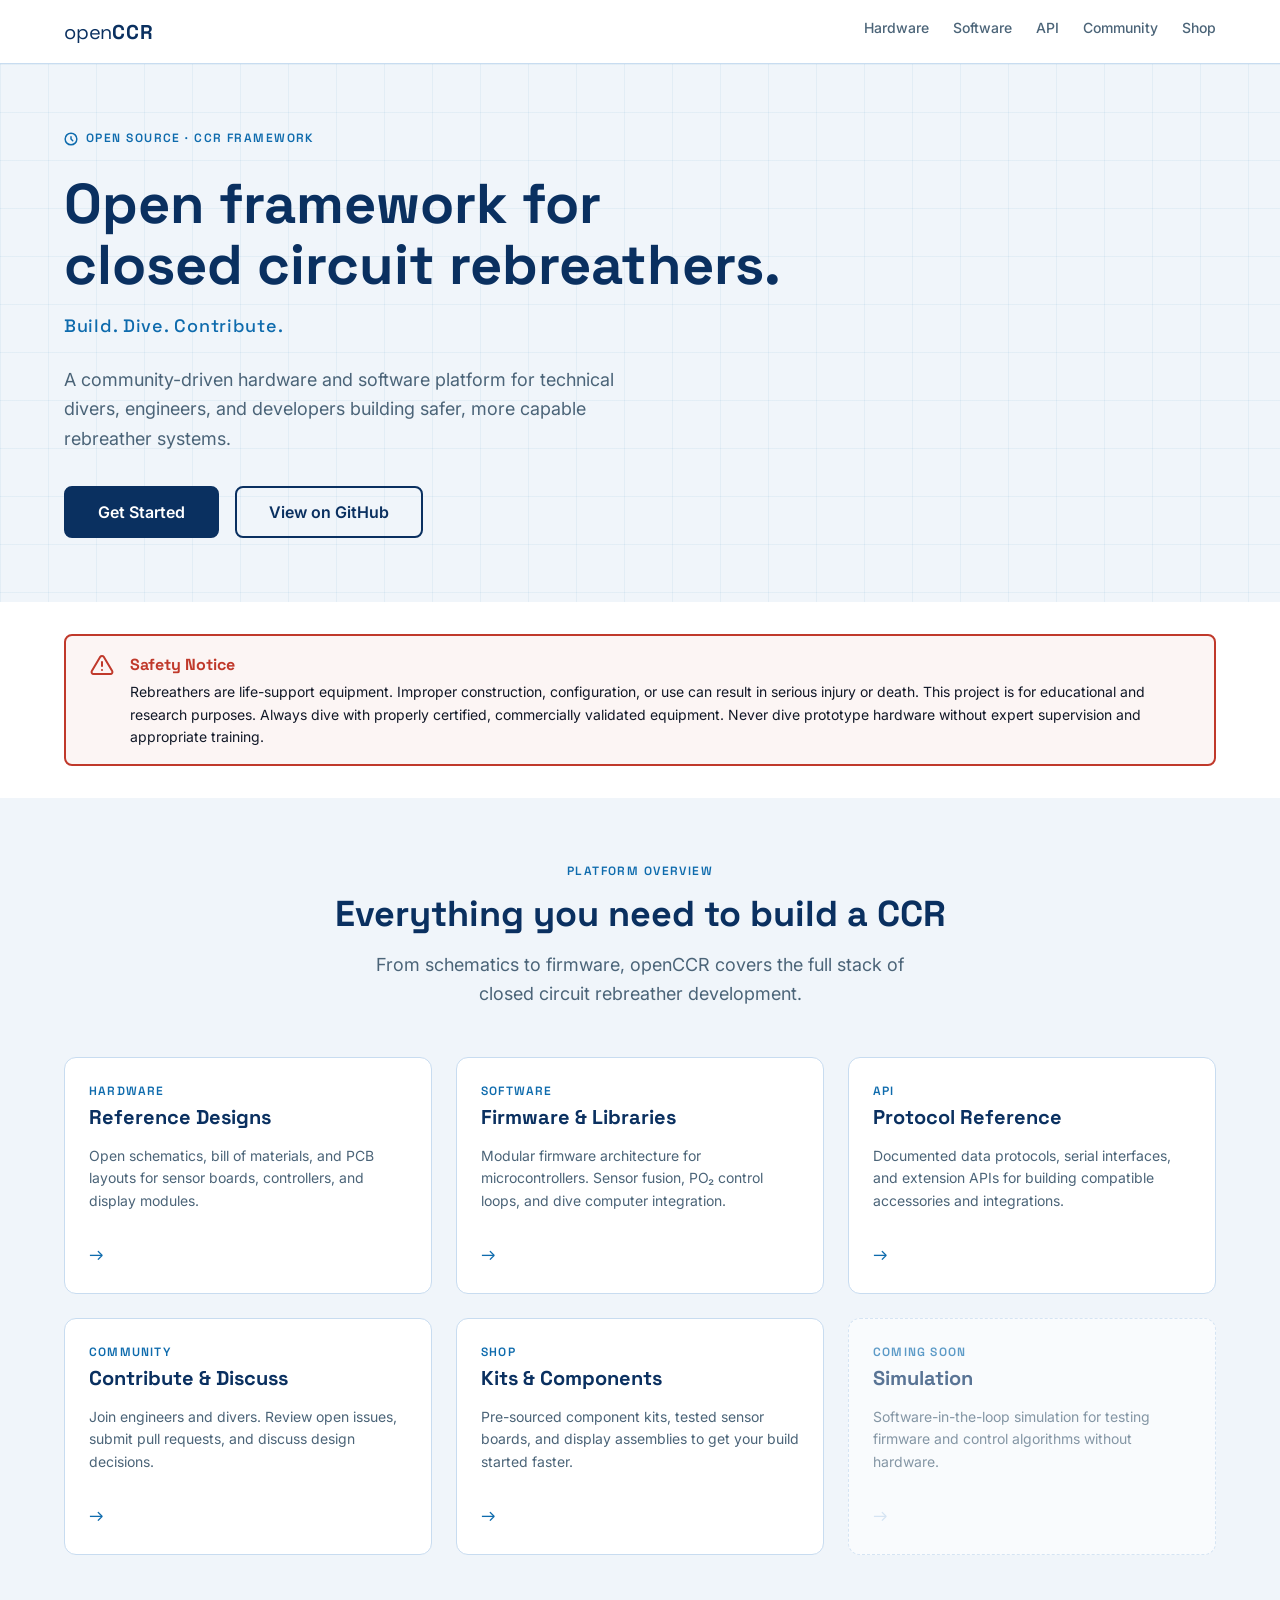
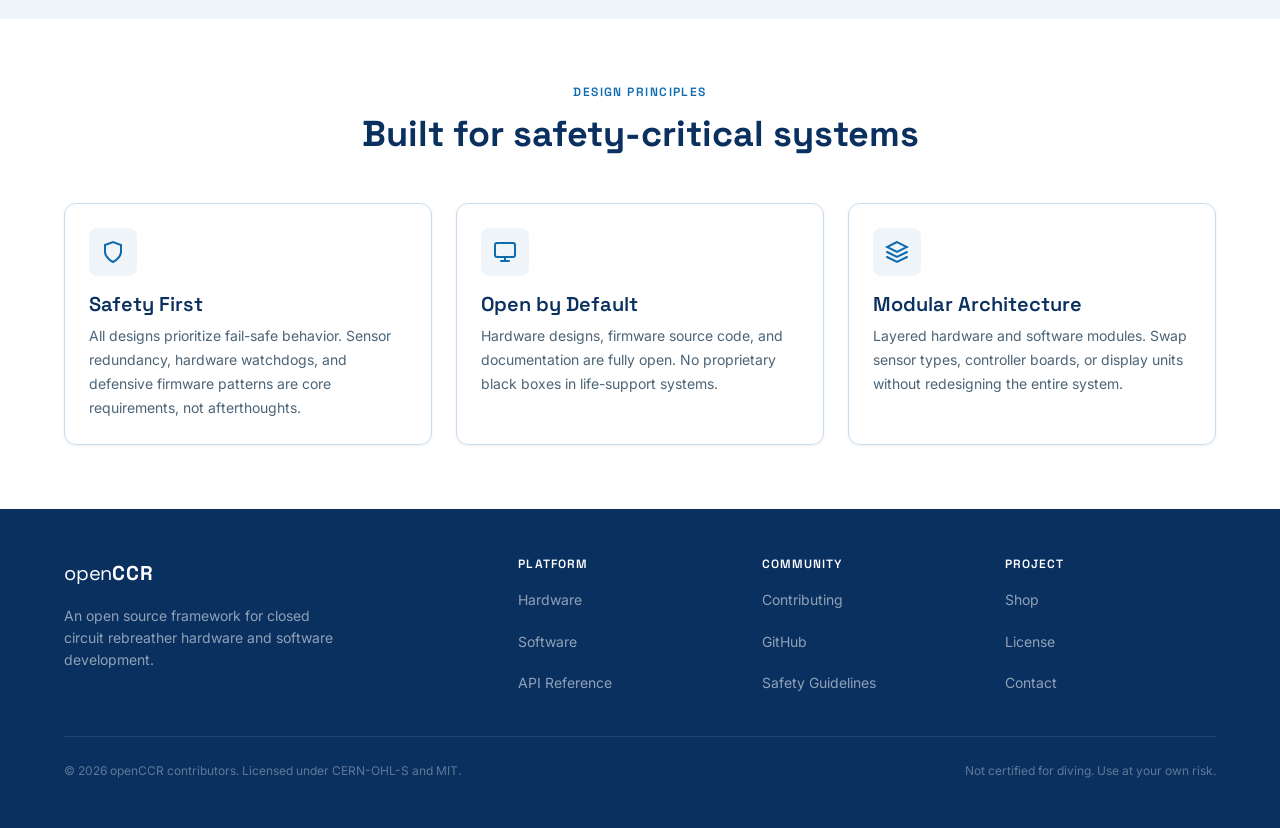
==== index.html @ abced6a4 "Add visual identity: design system, landing page, skeleton pages - Design tokens (color palette, typ" ====
<!DOCTYPE html>
<html lang="en">
<head>
  <meta charset="UTF-8">
  <meta name="viewport" content="width=device-width, initial-scale=1.0">
  <title>openCCR — Open Framework for Closed Circuit Rebreathers</title>
  <meta name="description" content="openCCR is an open source framework for closed circuit rebreathers. Hardware designs, firmware, and protocols for technical divers and engineers.">
  <link rel="stylesheet" href="css/main.css">
  <link rel="stylesheet" href="css/components.css">
</head>
<body>

  <!-- Navigation -->
  <nav class="nav" role="navigation" aria-label="Main navigation">
    <div class="container nav__inner">
      <a href="index.html" class="nav__wordmark" aria-label="openCCR home">
        <span class="open">open</span><span class="ccr">CCR</span>
      </a>
      <ul class="nav__links" role="list">
        <li><a href="hardware.html">Hardware</a></li>
        <li><a href="software.html">Software</a></li>
        <li><a href="api.html">API</a></li>
        <li><a href="community.html">Community</a></li>
        <li><a href="shop.html">Shop</a></li>
      </ul>
      <button class="nav__hamburger" id="nav-hamburger"
              aria-expanded="false" aria-controls="nav-mobile"
              aria-label="Toggle mobile menu">
        <svg width="24" height="24" viewBox="0 0 24 24" fill="none"
             stroke="currentColor" stroke-width="2" stroke-linecap="round"
             aria-hidden="true">
          <line x1="3" y1="6"  x2="21" y2="6"/>
          <line x1="3" y1="12" x2="21" y2="12"/>
          <line x1="3" y1="18" x2="21" y2="18"/>
        </svg>
      </button>
    </div>
  </nav>

  <!-- Mobile Nav -->
  <div class="nav__mobile" id="nav-mobile" role="navigation" aria-label="Mobile navigation">
    <ul class="nav__mobile-links" role="list">
      <li><a href="hardware.html">Hardware</a></li>
      <li><a href="software.html">Software</a></li>
      <li><a href="api.html">API</a></li>
      <li><a href="community.html">Community</a></li>
      <li><a href="shop.html">Shop</a></li>
    </ul>
  </div>

  <main class="page-content">

    <!-- ========== HERO ========== -->
    <section class="hero">
      <div class="container">
        <div class="hero__content">
          <div class="hero__eyebrow">
            <svg width="14" height="14" viewBox="0 0 24 24" fill="none"
                 stroke="currentColor" stroke-width="2.5" stroke-linecap="round"
                 aria-hidden="true">
              <circle cx="12" cy="12" r="10"/>
              <path d="M12 8v4l3 3"/>
            </svg>
            Open Source · CCR Framework
          </div>
          <h1 class="hero__title">Open framework for closed circuit rebreathers.</h1>
          <p class="hero__tagline">Build. Dive. Contribute.</p>
          <p class="hero__subtitle">
            A community-driven hardware and software platform for technical divers, engineers,
            and developers building safer, more capable rebreather systems.
          </p>
          <div class="hero__actions">
            <a href="hardware.html" class="btn btn--primary btn--lg">Get Started</a>
            <a href="https://github.com/openccr" class="btn btn--outline btn--lg"
               target="_blank" rel="noopener noreferrer">View on GitHub</a>
          </div>
        </div>
      </div>
    </section>

    <!-- ========== SAFETY WARNING ========== -->
    <section class="section" style="padding-block: var(--space-8);">
      <div class="container">
        <div class="safety-warning">
          <svg class="safety-warning__icon" viewBox="0 0 24 24" fill="none"
               stroke="currentColor" stroke-width="2" stroke-linecap="round"
               stroke-linejoin="round" aria-hidden="true">
            <path d="M10.29 3.86L1.82 18a2 2 0 0 0 1.71 3h16.94a2 2 0 0 0 1.71-3L13.71 3.86a2 2 0 0 0-3.42 0z"/>
            <line x1="12" y1="9"  x2="12" y2="13"/>
            <line x1="12" y1="17" x2="12.01" y2="17"/>
          </svg>
          <div class="safety-warning__content">
            <div class="safety-warning__title">Safety Notice</div>
            <p class="safety-warning__text">
              Rebreathers are life-support equipment. Improper construction, configuration, or use
              can result in serious injury or death. This project is for educational and research
              purposes. Always dive with properly certified, commercially validated equipment.
              Never dive prototype hardware without expert supervision and appropriate training.
            </p>
          </div>
        </div>
      </div>
    </section>

    <!-- ========== FEATURE CARDS ========== -->
    <section class="section section--subtle">
      <div class="container">
        <div class="section-header">
          <p class="section-header__eyebrow">Platform Overview</p>
          <h2 class="section-header__title">Everything you need to build a CCR</h2>
          <p class="section-header__subtitle">
            From schematics to firmware, openCCR covers the full stack of closed circuit
            rebreather development.
          </p>
        </div>

        <div class="grid-3">
          <a href="hardware.html" class="feature-card">
            <div>
              <div class="feature-card__label">Hardware</div>
              <div class="feature-card__title">Reference Designs</div>
            </div>
            <p class="feature-card__desc">
              Open schematics, bill of materials, and PCB layouts for sensor boards,
              controllers, and display modules.
            </p>
            <span class="feature-card__arrow" aria-hidden="true">→</span>
          </a>

          <a href="software.html" class="feature-card">
            <div>
              <div class="feature-card__label">Software</div>
              <div class="feature-card__title">Firmware &amp; Libraries</div>
            </div>
            <p class="feature-card__desc">
              Modular firmware architecture for microcontrollers. Sensor fusion,
              PO₂ control loops, and dive computer integration.
            </p>
            <span class="feature-card__arrow" aria-hidden="true">→</span>
          </a>

          <a href="api.html" class="feature-card">
            <div>
              <div class="feature-card__label">API</div>
              <div class="feature-card__title">Protocol Reference</div>
            </div>
            <p class="feature-card__desc">
              Documented data protocols, serial interfaces, and extension APIs for building
              compatible accessories and integrations.
            </p>
            <span class="feature-card__arrow" aria-hidden="true">→</span>
          </a>

          <a href="community.html" class="feature-card">
            <div>
              <div class="feature-card__label">Community</div>
              <div class="feature-card__title">Contribute &amp; Discuss</div>
            </div>
            <p class="feature-card__desc">
              Join engineers and divers. Review open issues, submit pull requests,
              and discuss design decisions.
            </p>
            <span class="feature-card__arrow" aria-hidden="true">→</span>
          </a>

          <a href="shop.html" class="feature-card">
            <div>
              <div class="feature-card__label">Shop</div>
              <div class="feature-card__title">Kits &amp; Components</div>
            </div>
            <p class="feature-card__desc">
              Pre-sourced component kits, tested sensor boards, and display assemblies
              to get your build started faster.
            </p>
            <span class="feature-card__arrow" aria-hidden="true">→</span>
          </a>

          <div class="feature-card" style="border-style: dashed; opacity: 0.65; cursor: default;">
            <div>
              <div class="feature-card__label">Coming Soon</div>
              <div class="feature-card__title">Simulation</div>
            </div>
            <p class="feature-card__desc">
              Software-in-the-loop simulation for testing firmware and control algorithms
              without hardware.
            </p>
            <span class="feature-card__arrow" aria-hidden="true"
                  style="color: var(--color-border);">→</span>
          </div>
        </div>
      </div>
    </section>

    <!-- ========== DESIGN PRINCIPLES ========== -->
    <section class="section">
      <div class="container">
        <div class="section-header">
          <p class="section-header__eyebrow">Design Principles</p>
          <h2 class="section-header__title">Built for safety-critical systems</h2>
        </div>

        <div class="grid-3">
          <div class="card">
            <div class="card__icon" aria-hidden="true">
              <svg width="24" height="24" viewBox="0 0 24 24" fill="none"
                   stroke="currentColor" stroke-width="2" stroke-linecap="round">
                <path d="M12 22s8-4 8-10V5l-8-3-8 3v7c0 6 8 10 8 10z"/>
              </svg>
            </div>
            <h3 class="card__title">Safety First</h3>
            <p class="card__body">
              All designs prioritize fail-safe behavior. Sensor redundancy, hardware watchdogs,
              and defensive firmware patterns are core requirements, not afterthoughts.
            </p>
          </div>

          <div class="card">
            <div class="card__icon" aria-hidden="true">
              <svg width="24" height="24" viewBox="0 0 24 24" fill="none"
                   stroke="currentColor" stroke-width="2" stroke-linecap="round">
                <rect x="2" y="3" width="20" height="14" rx="2"/>
                <path d="M8 21h8M12 17v4"/>
              </svg>
            </div>
            <h3 class="card__title">Open by Default</h3>
            <p class="card__body">
              Hardware designs, firmware source code, and documentation are fully open.
              No proprietary black boxes in life-support systems.
            </p>
          </div>

          <div class="card">
            <div class="card__icon" aria-hidden="true">
              <svg width="24" height="24" viewBox="0 0 24 24" fill="none"
                   stroke="currentColor" stroke-width="2" stroke-linecap="round">
                <path d="M12 2L2 7l10 5 10-5-10-5z"/>
                <path d="M2 17l10 5 10-5"/>
                <path d="M2 12l10 5 10-5"/>
              </svg>
            </div>
            <h3 class="card__title">Modular Architecture</h3>
            <p class="card__body">
              Layered hardware and software modules. Swap sensor types, controller boards,
              or display units without redesigning the entire system.
            </p>
          </div>
        </div>
      </div>
    </section>

  </main>

  <!-- Footer -->
  <footer class="footer">
    <div class="container">
      <div class="footer__inner">
        <div class="footer__brand">
          <a href="index.html" class="nav__wordmark" aria-label="openCCR home">
            <span class="open">open</span><span class="ccr">CCR</span>
          </a>
          <p class="footer__tagline">
            An open source framework for closed circuit rebreather hardware
            and software development.
          </p>
        </div>

        <div class="footer__col">
          <h4>Platform</h4>
          <ul>
            <li><a href="hardware.html">Hardware</a></li>
            <li><a href="software.html">Software</a></li>
            <li><a href="api.html">API Reference</a></li>
          </ul>
        </div>

        <div class="footer__col">
          <h4>Community</h4>
          <ul>
            <li><a href="community.html">Contributing</a></li>
            <li><a href="https://github.com/openccr" target="_blank" rel="noopener noreferrer">GitHub</a></li>
            <li><a href="community.html#safety">Safety Guidelines</a></li>
          </ul>
        </div>

        <div class="footer__col">
          <h4>Project</h4>
          <ul>
            <li><a href="shop.html">Shop</a></li>
            <li><a href="community.html#license">License</a></li>
            <li><a href="community.html#contact">Contact</a></li>
          </ul>
        </div>
      </div>

      <div class="footer__bottom">
        <span>© 2026 openCCR contributors. Licensed under CERN-OHL-S and MIT.</span>
        <span>Not certified for diving. Use at your own risk.</span>
      </div>
    </div>
  </footer>

  <script src="js/nav.js"></script>
</body>
</html>
---- css/main.css ----
/* ============================================================
   openCCR Design System — main.css
   Design tokens, reset, typography, layout utilities
   ============================================================ */

/* --- Google Fonts --- */
@import url('https://fonts.googleapis.com/css2?family=Space+Grotesk:wght@400;500;600;700&family=Inter:wght@400;500;600&family=JetBrains+Mono:wght@400;500&display=swap');

/* --- Design Tokens --- */
:root {
  /* Colors */
  --color-bg:         #FFFFFF;
  --color-bg-subtle:  #F0F5FA;
  --color-border:     #C8DCF0;
  --color-text:       #111827;
  --color-text-muted: #4B6478;
  --color-navy:       #0A3060;
  --color-ocean:      #0E6BAD;
  --color-cyan:       #24B4D8;
  --color-warning:    #C0392B;

  /* Typography */
  --font-heading: 'Space Grotesk', system-ui, sans-serif;
  --font-body:    'Inter', system-ui, sans-serif;
  --font-code:    'JetBrains Mono', 'Fira Code', monospace;

  /* Font sizes */
  --text-xs:   0.75rem;   /* 12px */
  --text-sm:   0.875rem;  /* 14px */
  --text-base: 1rem;      /* 16px */
  --text-lg:   1.125rem;  /* 18px */
  --text-xl:   1.25rem;   /* 20px */
  --text-2xl:  1.5rem;    /* 24px */
  --text-3xl:  1.875rem;  /* 30px */
  --text-4xl:  2.25rem;   /* 36px */
  --text-5xl:  3rem;      /* 48px */

  /* Spacing scale */
  --space-1:  4px;
  --space-2:  8px;
  --space-3:  12px;
  --space-4:  16px;
  --space-6:  24px;
  --space-8:  32px;
  --space-12: 48px;
  --space-16: 64px;

  /* Layout */
  --max-width: 1200px;
  --nav-height: 64px;
  --radius-sm: 4px;
  --radius-md: 8px;
  --radius-lg: 12px;

  /* Shadows */
  --shadow-sm: 0 1px 3px rgba(10, 48, 96, 0.08);
  --shadow-md: 0 4px 12px rgba(10, 48, 96, 0.12);
  --shadow-lg: 0 8px 24px rgba(10, 48, 96, 0.16);

  /* Transitions */
  --transition: 200ms ease;
}

/* --- Reset --- */
*, *::before, *::after {
  box-sizing: border-box;
  margin: 0;
  padding: 0;
}

html {
  scroll-behavior: smooth;
  font-size: 16px;
}

body {
  font-family: var(--font-body);
  font-size: var(--text-base);
  color: var(--color-text);
  background: var(--color-bg);
  line-height: 1.6;
  -webkit-font-smoothing: antialiased;
  display: flex;
  flex-direction: column;
  min-height: 100vh;
}

img, svg {
  display: block;
  max-width: 100%;
}

a {
  color: var(--color-ocean);
  text-decoration: none;
  transition: color var(--transition);
}

a:hover {
  color: var(--color-cyan);
}

/* --- Typography --- */
h1, h2, h3, h4, h5, h6 {
  font-family: var(--font-heading);
  color: var(--color-navy);
  line-height: 1.2;
  font-weight: 700;
}

h1 { font-size: var(--text-5xl); }
h2 { font-size: var(--text-4xl); }
h3 { font-size: var(--text-3xl); }
h4 { font-size: var(--text-2xl); }
h5 { font-size: var(--text-xl); }
h6 { font-size: var(--text-lg); }

p {
  margin-bottom: var(--space-4);
}

p:last-child {
  margin-bottom: 0;
}

ul, ol {
  padding-left: var(--space-6);
}

li {
  margin-bottom: var(--space-2);
}

code, pre {
  font-family: var(--font-code);
  font-size: var(--text-sm);
}

code {
  background: var(--color-bg-subtle);
  border: 1px solid var(--color-border);
  border-radius: var(--radius-sm);
  padding: 2px 6px;
  color: var(--color-navy);
}

pre {
  background: var(--color-navy);
  color: #e2e8f0;
  border-radius: var(--radius-md);
  padding: var(--space-6);
  overflow-x: auto;
  line-height: 1.7;
}

pre code {
  background: none;
  border: none;
  padding: 0;
  color: inherit;
  font-size: var(--text-sm);
}

/* --- Layout --- */
.container {
  width: 100%;
  max-width: var(--max-width);
  margin-inline: auto;
  padding-inline: var(--space-6);
}

.section {
  padding-block: var(--space-16);
}

.section--subtle {
  background: var(--color-bg-subtle);
}

.page-content {
  padding-top: var(--nav-height);
  flex: 1;
}

/* --- Grid --- */
.grid-2 {
  display: grid;
  grid-template-columns: repeat(2, 1fr);
  gap: var(--space-6);
}

.grid-3 {
  display: grid;
  grid-template-columns: repeat(3, 1fr);
  gap: var(--space-6);
}

.grid-4 {
  display: grid;
  grid-template-columns: repeat(4, 1fr);
  gap: var(--space-6);
}

/* --- Utilities --- */
.text-muted    { color: var(--color-text-muted); }
.text-navy     { color: var(--color-navy); }
.text-ocean    { color: var(--color-ocean); }
.text-center   { text-align: center; }
.font-heading  { font-family: var(--font-heading); }
.font-mono     { font-family: var(--font-code); }

.flex           { display: flex; }
.flex-col       { flex-direction: column; }
.items-center   { align-items: center; }
.justify-between { justify-content: space-between; }
.gap-2          { gap: var(--space-2); }
.gap-4          { gap: var(--space-4); }
.gap-6          { gap: var(--space-6); }
.gap-8          { gap: var(--space-8); }
.mt-auto        { margin-top: auto; }

.sr-only {
  position: absolute;
  width: 1px;
  height: 1px;
  padding: 0;
  margin: -1px;
  overflow: hidden;
  clip: rect(0,0,0,0);
  border: 0;
}

/* --- Responsive --- */
@media (max-width: 768px) {
  h1 { font-size: var(--text-4xl); }
  h2 { font-size: var(--text-3xl); }
  h3 { font-size: var(--text-2xl); }

  .grid-2,
  .grid-3,
  .grid-4 {
    grid-template-columns: 1fr;
  }

  .section {
    padding-block: var(--space-12);
  }

  .container {
    padding-inline: var(--space-4);
  }
}
---- css/components.css ----
/* ============================================================
   openCCR Design System — components.css
   Nav, footer, buttons, cards, badges, safety-warning,
   hero, section headers, placeholders
   ============================================================ */

/* ============================================================
   NAV
   ============================================================ */

.nav {
  position: fixed;
  top: 0;
  left: 0;
  right: 0;
  height: var(--nav-height);
  background: var(--color-bg);
  border-bottom: 1px solid var(--color-border);
  z-index: 100;
  display: flex;
  align-items: center;
}

.nav__inner {
  display: flex;
  align-items: center;
  justify-content: space-between;
  width: 100%;
}

/* Wordmark — used in nav and footer */
.nav__wordmark {
  font-family: var(--font-heading);
  font-size: var(--text-xl);
  color: var(--color-navy);
  text-decoration: none;
  letter-spacing: -0.01em;
  display: inline-flex;
  align-items: baseline;
}

.nav__wordmark .open {
  font-weight: 400;
}

.nav__wordmark .ccr {
  font-weight: 700;
  letter-spacing: 0.04em;
}

.nav__links {
  display: flex;
  align-items: center;
  gap: var(--space-6);
  list-style: none;
  padding: 0;
}

.nav__links a {
  font-family: var(--font-body);
  font-weight: 500;
  font-size: var(--text-sm);
  color: var(--color-text-muted);
  text-decoration: none;
  transition: color var(--transition);
}

.nav__links a:hover {
  color: var(--color-cyan);
}

.nav__links a.active {
  color: var(--color-ocean);
}

/* Hamburger button */
.nav__hamburger {
  display: none;
  background: none;
  border: none;
  cursor: pointer;
  padding: var(--space-2);
  color: var(--color-navy);
  align-items: center;
  justify-content: center;
}

/* Mobile nav drawer */
.nav__mobile {
  display: none;
  position: fixed;
  top: var(--nav-height);
  left: 0;
  right: 0;
  background: var(--color-bg);
  border-bottom: 1px solid var(--color-border);
  z-index: 99;
  padding: var(--space-4) var(--space-6);
  box-shadow: var(--shadow-md);
}

.nav__mobile.is-open {
  display: block;
}

.nav__mobile-links {
  list-style: none;
  padding: 0;
  display: flex;
  flex-direction: column;
}

.nav__mobile-links li:not(:last-child) a {
  border-bottom: 1px solid var(--color-border);
}

.nav__mobile-links a {
  display: block;
  font-family: var(--font-body);
  font-weight: 500;
  font-size: var(--text-base);
  color: var(--color-text-muted);
  padding: var(--space-3) 0;
  text-decoration: none;
  transition: color var(--transition);
}

.nav__mobile-links a:hover,
.nav__mobile-links a.active {
  color: var(--color-ocean);
}

@media (max-width: 768px) {
  .nav__links    { display: none; }
  .nav__hamburger { display: flex; }
}

/* ============================================================
   FOOTER
   ============================================================ */

.footer {
  background: var(--color-navy);
  color: rgba(255, 255, 255, 0.7);
  padding-block: var(--space-12);
}

.footer__inner {
  display: grid;
  grid-template-columns: 2fr 1fr 1fr 1fr;
  gap: var(--space-8);
}

.footer .nav__wordmark {
  color: #fff;
  margin-bottom: var(--space-4);
  display: inline-flex;
}

.footer__tagline {
  font-size: var(--text-sm);
  color: rgba(255, 255, 255, 0.55);
  line-height: 1.6;
  max-width: 280px;
}

.footer__col h4 {
  color: #fff;
  font-family: var(--font-heading);
  font-size: var(--text-xs);
  font-weight: 600;
  text-transform: uppercase;
  letter-spacing: 0.09em;
  margin-bottom: var(--space-4);
}

.footer__col ul {
  list-style: none;
  padding: 0;
  display: flex;
  flex-direction: column;
  gap: var(--space-2);
}

.footer__col a {
  font-size: var(--text-sm);
  color: rgba(255, 255, 255, 0.55);
  text-decoration: none;
  transition: color var(--transition);
}

.footer__col a:hover {
  color: var(--color-cyan);
}

.footer__bottom {
  margin-top: var(--space-8);
  padding-top: var(--space-6);
  border-top: 1px solid rgba(255, 255, 255, 0.1);
  display: flex;
  justify-content: space-between;
  align-items: center;
  font-size: var(--text-xs);
  color: rgba(255, 255, 255, 0.35);
  flex-wrap: wrap;
  gap: var(--space-2);
}

@media (max-width: 768px) {
  .footer__inner {
    grid-template-columns: 1fr 1fr;
  }

  .footer__brand {
    grid-column: 1 / -1;
  }

  .footer__bottom {
    flex-direction: column;
    text-align: center;
  }
}

/* ============================================================
   BUTTONS
   ============================================================ */

.btn {
  display: inline-flex;
  align-items: center;
  justify-content: center;
  gap: var(--space-2);
  font-family: var(--font-body);
  font-weight: 600;
  font-size: var(--text-sm);
  padding: var(--space-3) var(--space-6);
  border-radius: var(--radius-md);
  border: 2px solid transparent;
  cursor: pointer;
  text-decoration: none;
  transition: background var(--transition), border-color var(--transition), color var(--transition), box-shadow var(--transition);
  white-space: nowrap;
  line-height: 1;
}

.btn:focus-visible {
  outline: 3px solid var(--color-cyan);
  outline-offset: 2px;
}

/* Primary: navy fill */
.btn--primary {
  background: var(--color-navy);
  color: #fff;
  border-color: var(--color-navy);
}

.btn--primary:hover {
  background: var(--color-ocean);
  border-color: var(--color-ocean);
  color: #fff;
}

/* Outline: navy border on white */
.btn--outline {
  background: transparent;
  color: var(--color-navy);
  border-color: var(--color-navy);
}

.btn--outline:hover {
  background: var(--color-navy);
  color: #fff;
}

/* Outline light: for use on dark backgrounds */
.btn--outline-light {
  background: transparent;
  color: #fff;
  border-color: rgba(255, 255, 255, 0.5);
}

.btn--outline-light:hover {
  background: rgba(255, 255, 255, 0.12);
  border-color: #fff;
  color: #fff;
}

/* Sizes */
.btn--lg {
  font-size: var(--text-base);
  padding: var(--space-4) var(--space-8);
}

.btn--sm {
  font-size: var(--text-xs);
  padding: var(--space-2) var(--space-4);
}

/* ============================================================
   CARDS
   ============================================================ */

.card {
  background: var(--color-bg);
  border: 1px solid var(--color-border);
  border-radius: var(--radius-lg);
  padding: var(--space-6);
  display: flex;
  flex-direction: column;
  box-shadow: var(--shadow-sm);
  transition: box-shadow var(--transition), transform var(--transition);
}

.card:hover {
  box-shadow: var(--shadow-md);
  transform: translateY(-2px);
}

.card__icon {
  width: 48px;
  height: 48px;
  background: var(--color-bg-subtle);
  border-radius: var(--radius-md);
  display: flex;
  align-items: center;
  justify-content: center;
  margin-bottom: var(--space-4);
  color: var(--color-ocean);
  flex-shrink: 0;
}

.card__title {
  font-family: var(--font-heading);
  font-size: var(--text-xl);
  font-weight: 600;
  color: var(--color-navy);
  margin-bottom: var(--space-2);
}

.card__body {
  font-size: var(--text-sm);
  color: var(--color-text-muted);
  line-height: 1.7;
  flex: 1;
}

.card__footer {
  margin-top: var(--space-4);
}

/* Feature card — clickable, used on homepage grid */
.feature-card {
  background: var(--color-bg);
  border: 1px solid var(--color-border);
  border-radius: var(--radius-lg);
  padding: var(--space-6);
  display: flex;
  flex-direction: column;
  gap: var(--space-3);
  text-decoration: none;
  color: inherit;
  transition: box-shadow var(--transition), transform var(--transition), border-color var(--transition);
}

.feature-card:hover {
  box-shadow: var(--shadow-md);
  border-color: var(--color-cyan);
  transform: translateY(-2px);
  color: inherit;
}

.feature-card__label {
  font-family: var(--font-heading);
  font-size: var(--text-xs);
  font-weight: 600;
  text-transform: uppercase;
  letter-spacing: 0.1em;
  color: var(--color-ocean);
}

.feature-card__title {
  font-family: var(--font-heading);
  font-size: var(--text-xl);
  font-weight: 700;
  color: var(--color-navy);
}

.feature-card__desc {
  font-size: var(--text-sm);
  color: var(--color-text-muted);
  line-height: 1.6;
  flex: 1;
}

.feature-card__arrow {
  margin-top: auto;
  color: var(--color-ocean);
  font-size: var(--text-lg);
  transition: transform var(--transition);
  font-family: var(--font-heading);
}

.feature-card:hover .feature-card__arrow {
  transform: translateX(4px);
}

/* ============================================================
   BADGES
   ============================================================ */

.badge {
  display: inline-flex;
  align-items: center;
  gap: var(--space-1);
  font-family: var(--font-body);
  font-size: var(--text-xs);
  font-weight: 600;
  padding: 2px var(--space-2);
  border-radius: 100px;
}

.badge--navy {
  background: var(--color-navy);
  color: #fff;
}

.badge--ocean {
  background: rgba(14, 107, 173, 0.1);
  color: var(--color-ocean);
  border: 1px solid rgba(14, 107, 173, 0.2);
}

.badge--cyan {
  background: rgba(36, 180, 216, 0.1);
  color: #1a8fa8;
  border: 1px solid rgba(36, 180, 216, 0.25);
}

.badge--warning {
  background: rgba(192, 57, 43, 0.1);
  color: var(--color-warning);
  border: 1px solid rgba(192, 57, 43, 0.2);
}

/* ============================================================
   SAFETY WARNING
   ============================================================ */

.safety-warning {
  background: rgba(192, 57, 43, 0.05);
  border: 2px solid var(--color-warning);
  border-radius: var(--radius-md);
  padding: var(--space-4) var(--space-6);
  display: flex;
  gap: var(--space-4);
  align-items: flex-start;
}

.safety-warning__icon {
  flex-shrink: 0;
  width: 24px;
  height: 24px;
  color: var(--color-warning);
  margin-top: 1px;
}

.safety-warning__title {
  font-family: var(--font-heading);
  font-size: var(--text-base);
  font-weight: 700;
  color: var(--color-warning);
  margin-bottom: var(--space-1);
}

.safety-warning__text {
  font-size: var(--text-sm);
  color: var(--color-text);
  line-height: 1.6;
  margin: 0;
}

/* ============================================================
   SECTION HEADERS
   ============================================================ */

.section-header {
  text-align: center;
  margin-bottom: var(--space-12);
}

.section-header__eyebrow {
  font-family: var(--font-heading);
  font-size: var(--text-xs);
  font-weight: 600;
  text-transform: uppercase;
  letter-spacing: 0.12em;
  color: var(--color-ocean);
  margin-bottom: var(--space-3);
}

.section-header__title {
  font-family: var(--font-heading);
  font-size: var(--text-4xl);
  font-weight: 700;
  color: var(--color-navy);
  margin-bottom: var(--space-4);
  line-height: 1.15;
}

.section-header__subtitle {
  font-size: var(--text-lg);
  color: var(--color-text-muted);
  max-width: 560px;
  margin-inline: auto;
  line-height: 1.6;
  margin-bottom: 0;
}

@media (max-width: 768px) {
  .section-header__title { font-size: var(--text-3xl); }
}

/* ============================================================
   HERO (index / landing page)
   ============================================================ */

.hero {
  background: var(--color-bg-subtle);
  position: relative;
  overflow: hidden;
  padding-block: var(--space-16);
}

/* Subtle geometric grid overlay */
.hero::before {
  content: '';
  position: absolute;
  inset: 0;
  background-image:
    linear-gradient(rgba(14, 107, 173, 0.06) 1px, transparent 1px),
    linear-gradient(90deg, rgba(14, 107, 173, 0.06) 1px, transparent 1px);
  background-size: 48px 48px;
  pointer-events: none;
}

.hero__content {
  position: relative;
  z-index: 1;
  max-width: 720px;
}

.hero__eyebrow {
  display: inline-flex;
  align-items: center;
  gap: var(--space-2);
  font-family: var(--font-heading);
  font-size: var(--text-xs);
  font-weight: 600;
  text-transform: uppercase;
  letter-spacing: 0.12em;
  color: var(--color-ocean);
  margin-bottom: var(--space-6);
}

.hero__title {
  font-family: var(--font-heading);
  font-size: clamp(2.25rem, 5vw, 3.5rem);
  font-weight: 700;
  color: var(--color-navy);
  line-height: 1.1;
  margin-bottom: var(--space-4);
}

.hero__tagline {
  font-family: var(--font-heading);
  font-size: var(--text-lg);
  font-weight: 500;
  color: var(--color-ocean);
  margin-bottom: var(--space-6);
  letter-spacing: 0.04em;
}

.hero__subtitle {
  font-size: var(--text-lg);
  color: var(--color-text-muted);
  line-height: 1.65;
  margin-bottom: var(--space-8);
  max-width: 560px;
}

.hero__actions {
  display: flex;
  gap: var(--space-4);
  flex-wrap: wrap;
}

/* ============================================================
   PAGE HERO (sub-pages — dark navy background)
   ============================================================ */

.page-hero {
  background: var(--color-navy);
  padding-block: var(--space-12);
  position: relative;
  overflow: hidden;
}

.page-hero::before {
  content: '';
  position: absolute;
  inset: 0;
  background-image:
    linear-gradient(rgba(255, 255, 255, 0.03) 1px, transparent 1px),
    linear-gradient(90deg, rgba(255, 255, 255, 0.03) 1px, transparent 1px);
  background-size: 48px 48px;
  pointer-events: none;
}

.page-hero__inner {
  position: relative;
  z-index: 1;
}

.page-hero__eyebrow {
  font-family: var(--font-heading);
  font-size: var(--text-xs);
  font-weight: 600;
  text-transform: uppercase;
  letter-spacing: 0.12em;
  color: var(--color-cyan);
  margin-bottom: var(--space-3);
}

.page-hero__title {
  color: #fff;
  font-family: var(--font-heading);
  font-size: var(--text-4xl);
  font-weight: 700;
  margin-bottom: var(--space-4);
}

.page-hero__subtitle {
  color: rgba(255, 255, 255, 0.7);
  font-size: var(--text-lg);
  max-width: 560px;
  line-height: 1.6;
  margin: 0;
}

@media (max-width: 768px) {
  .page-hero__title { font-size: var(--text-3xl); }
}

/* ============================================================
   PLACEHOLDER (skeleton page sections)
   ============================================================ */

.placeholder-block {
  background: var(--color-bg-subtle);
  border: 2px dashed var(--color-border);
  border-radius: var(--radius-lg);
  padding: var(--space-12) var(--space-8);
  text-align: center;
}

.placeholder-block h3 {
  color: var(--color-text-muted);
  font-size: var(--text-xl);
  margin-bottom: var(--space-2);
}

.placeholder-block p {
  color: var(--color-text-muted);
  font-size: var(--text-sm);
  margin: 0;
}
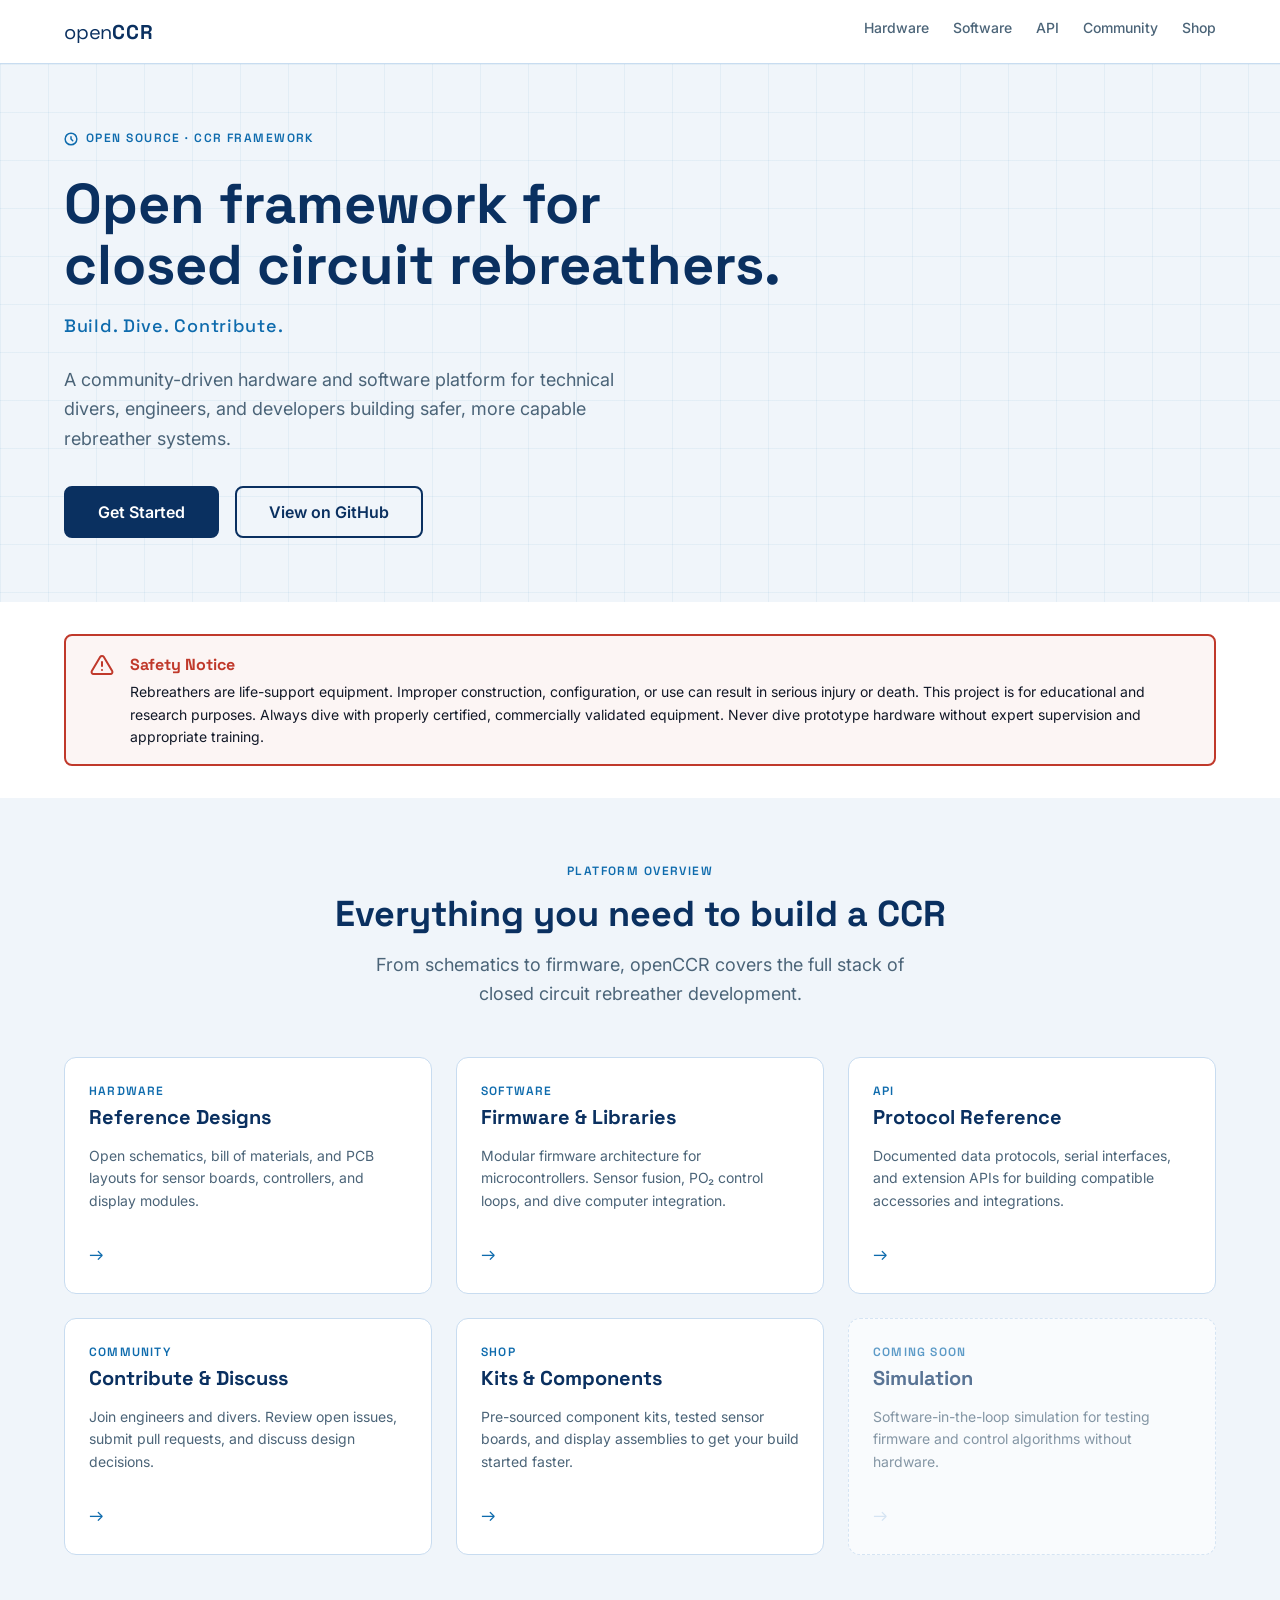
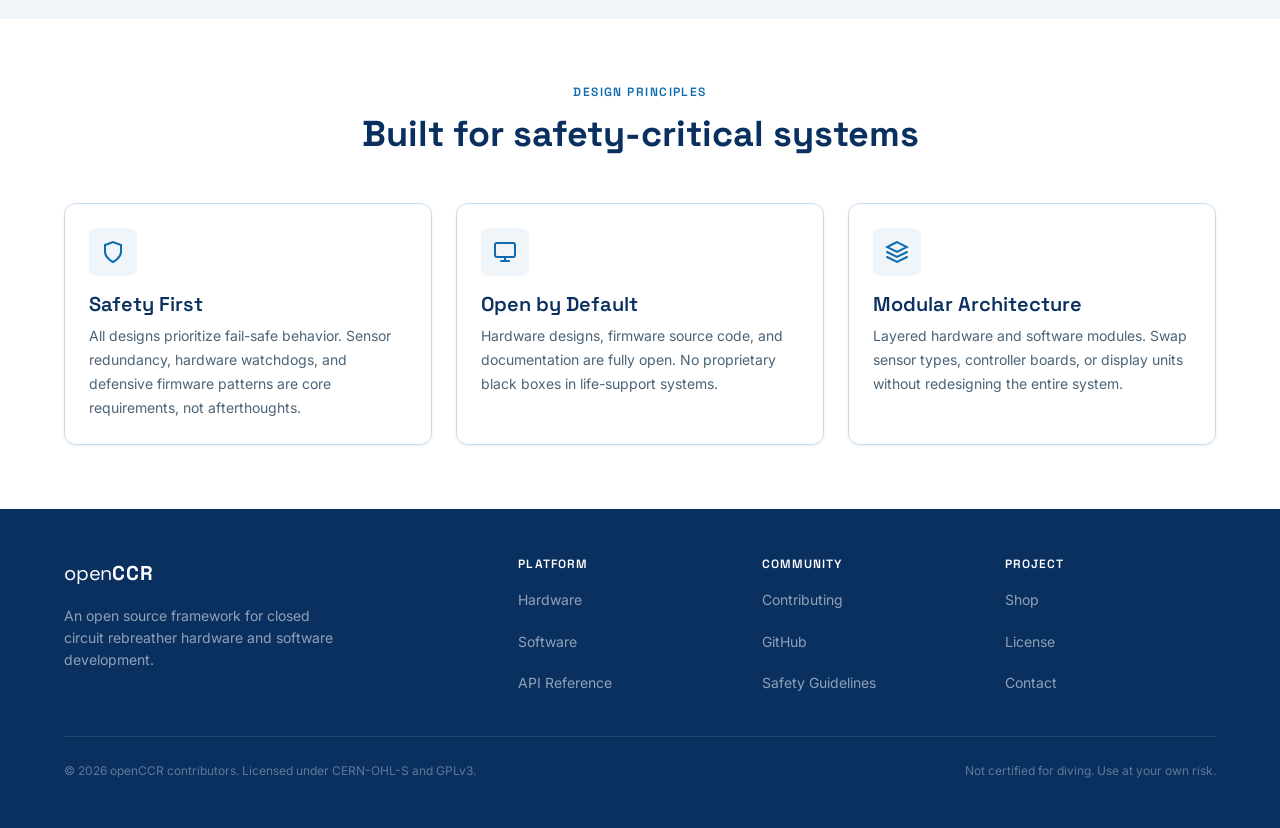
==== commit fca44ae7: "Switch software license MIT → GPLv3; add LICENSE.md - LICENSE.md: full project licensing overview (C" ====
--- a/index.html
+++ b/index.html
@@ -293,7 +293,7 @@
       </div>
 
       <div class="footer__bottom">
-        <span>© 2026 openCCR contributors. Licensed under CERN-OHL-S and MIT.</span>
+        <span>© 2026 openCCR contributors. Licensed under CERN-OHL-S and GPLv3.</span>
         <span>Not certified for diving. Use at your own risk.</span>
       </div>
     </div>
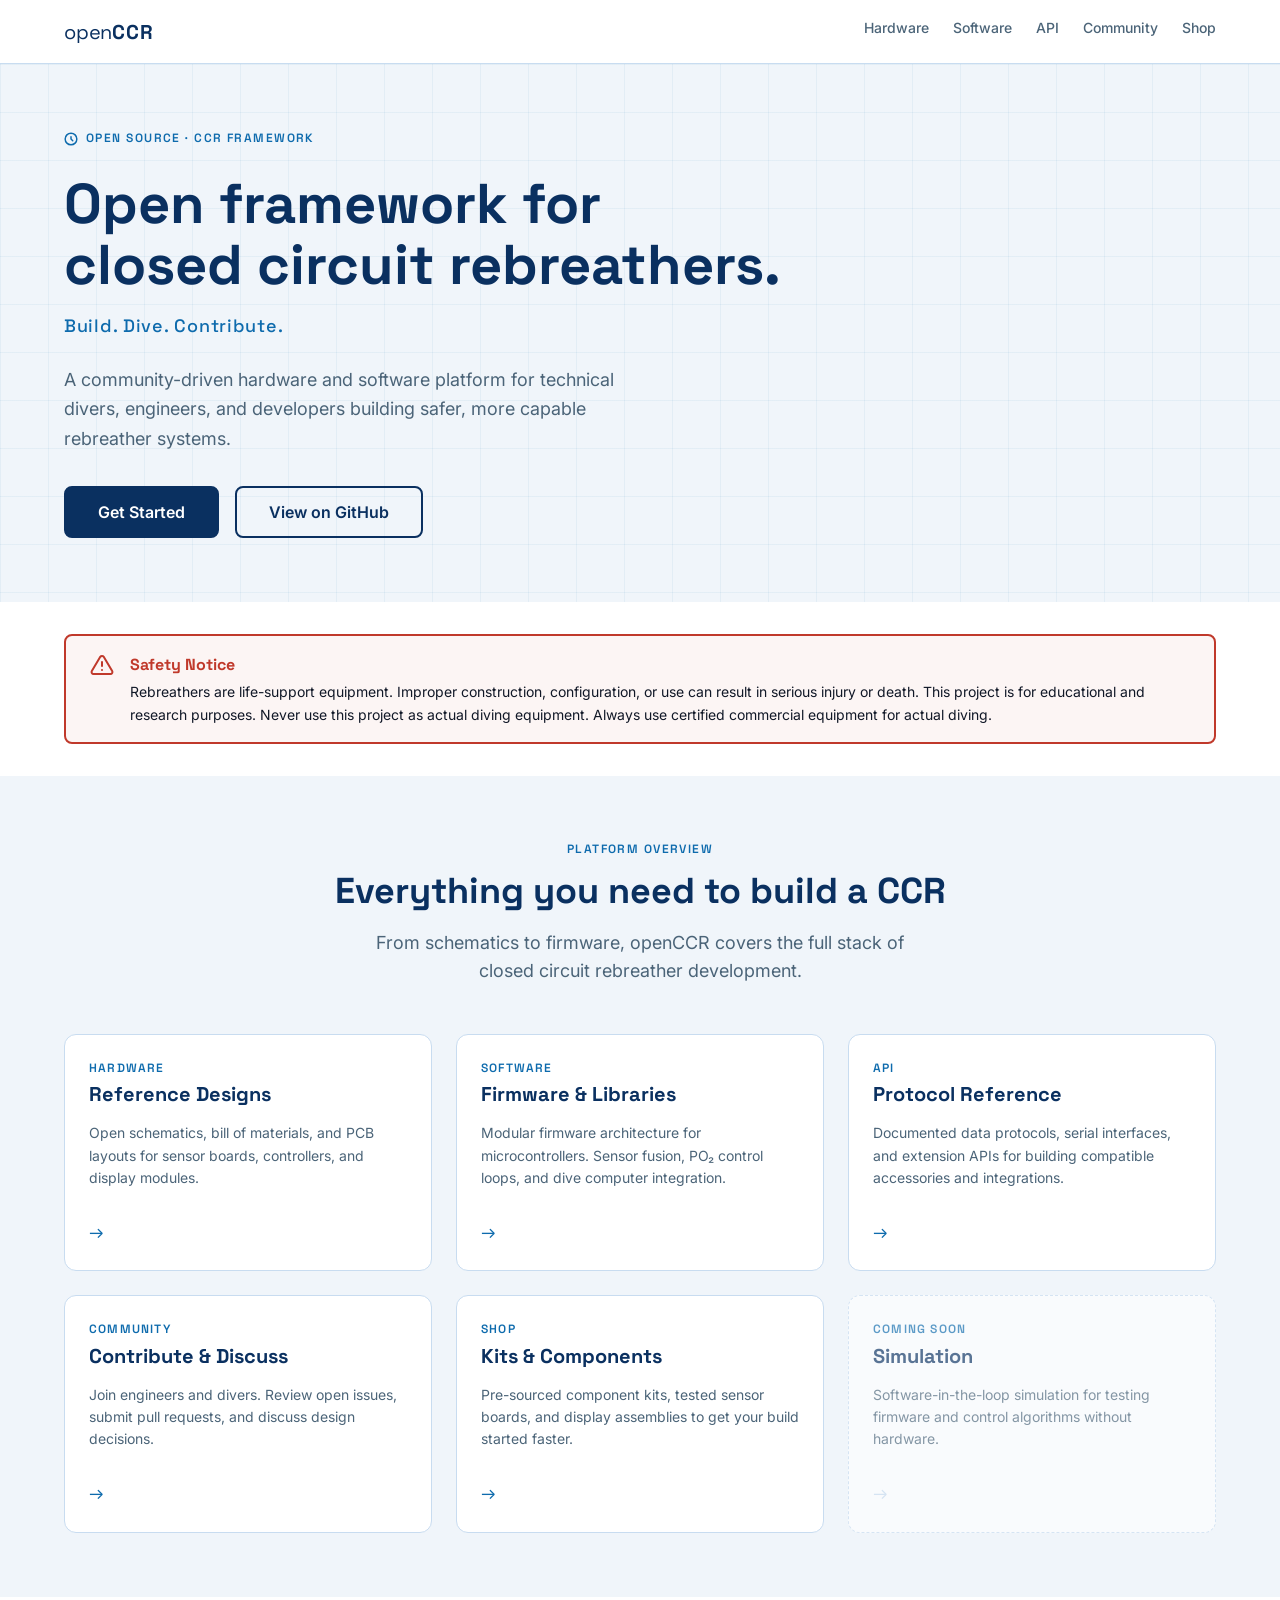
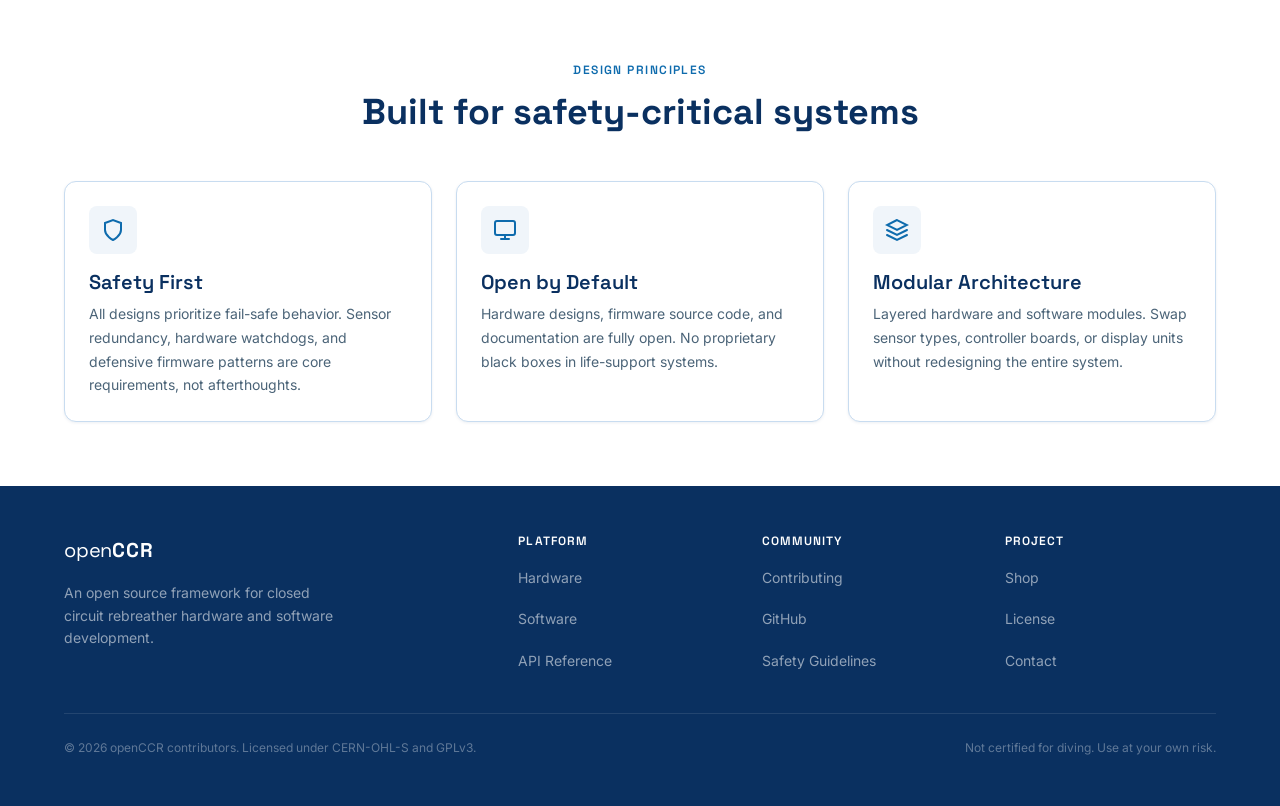
==== commit ee1cb93b: "Expand all pages with repository content, board details, and CCRAN pitch - hardware.html: add platfo" ====
--- a/index.html
+++ b/index.html
@@ -5,6 +5,14 @@
   <meta name="viewport" content="width=device-width, initial-scale=1.0">
   <title>openCCR — Open Framework for Closed Circuit Rebreathers</title>
   <meta name="description" content="openCCR is an open source framework for closed circuit rebreathers. Hardware designs, firmware, and protocols for technical divers and engineers.">
+  <!-- Google Analytics -->
+  <script async src="https://www.googletagmanager.com/gtag/js?id=G-BM90FH107W"></script>
+  <script>
+    window.dataLayer = window.dataLayer || [];
+    function gtag(){dataLayer.push(arguments);}
+    gtag('js', new Date());
+    gtag('config', 'G-BM90FH107W');
+  </script>
   <link rel="stylesheet" href="css/main.css">
   <link rel="stylesheet" href="css/components.css">
 </head>
@@ -94,8 +102,8 @@
             <p class="safety-warning__text">
               Rebreathers are life-support equipment. Improper construction, configuration, or use
               can result in serious injury or death. This project is for educational and research
-              purposes. Always dive with properly certified, commercially validated equipment.
-              Never dive prototype hardware without expert supervision and appropriate training.
+              purposes. Never use this project as actual diving equipment.
+              Always use certified commercial equipment for actual diving.
             </p>
           </div>
         </div>
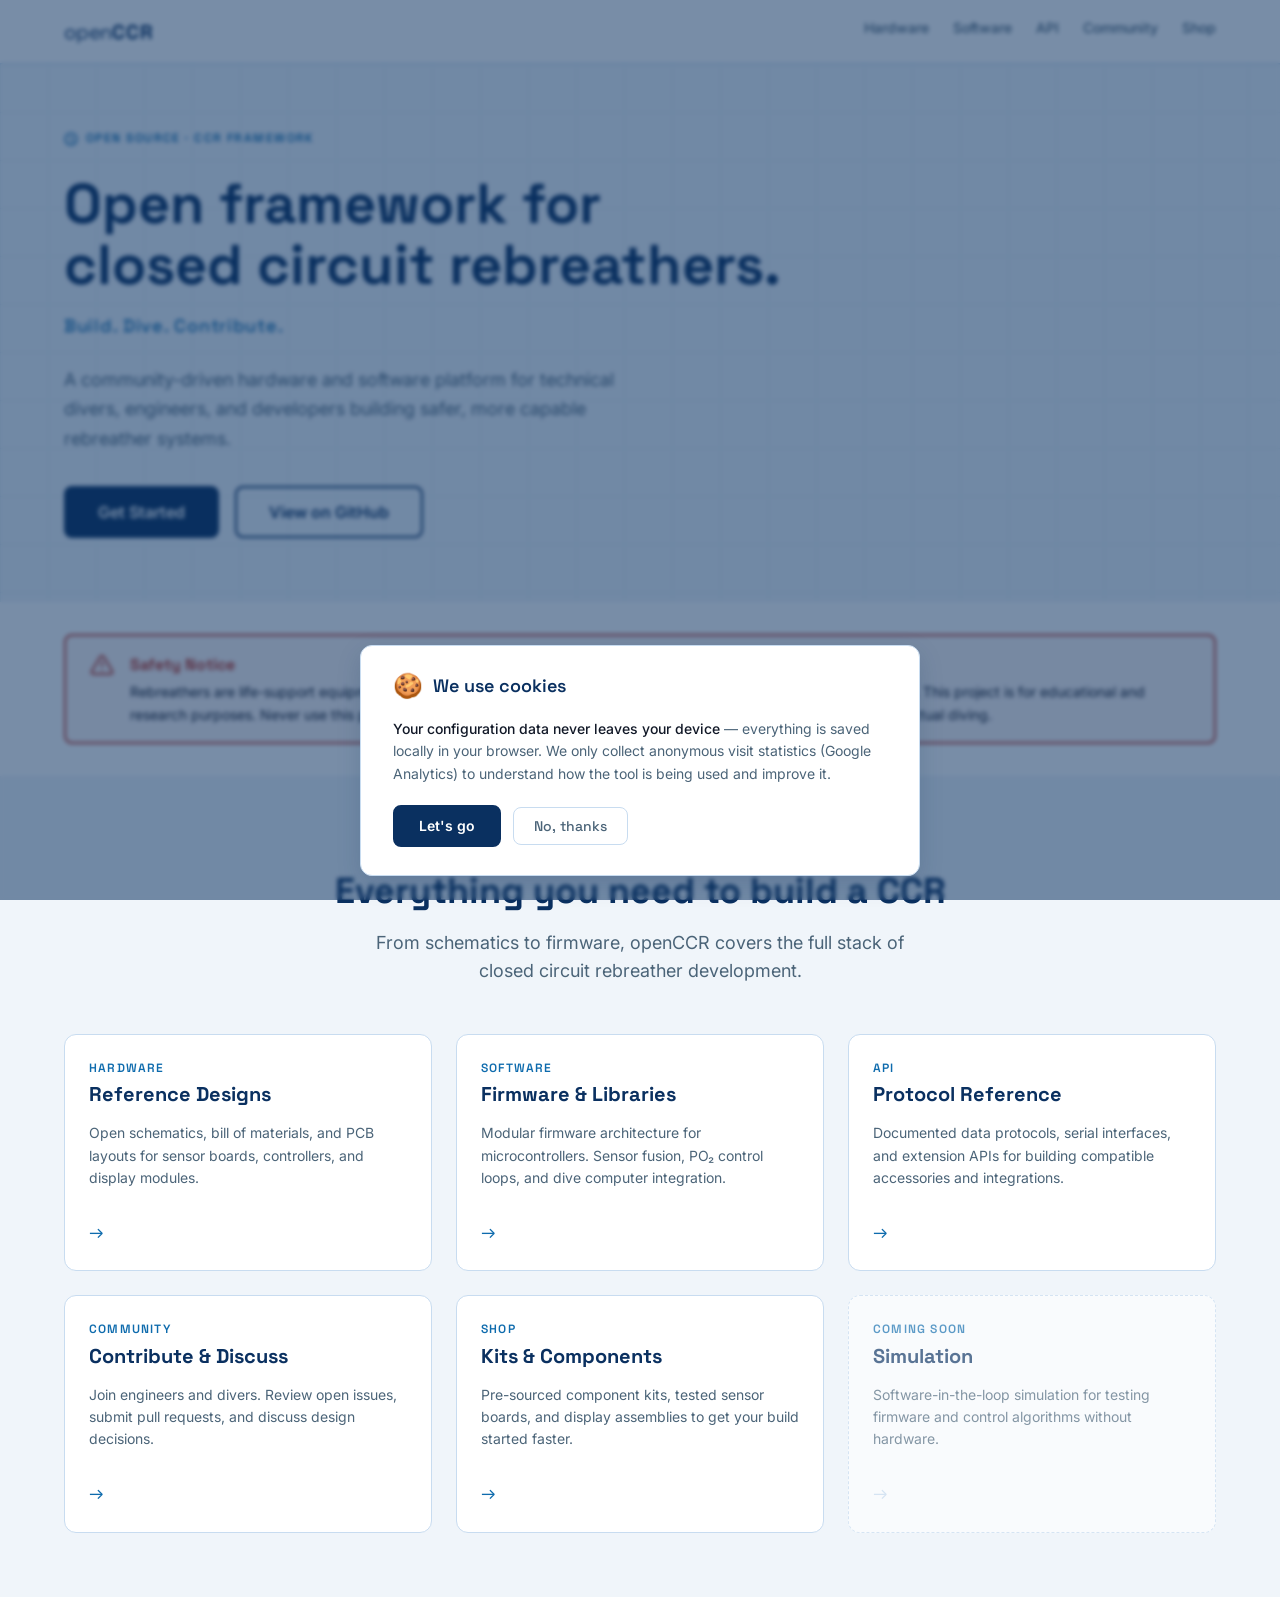
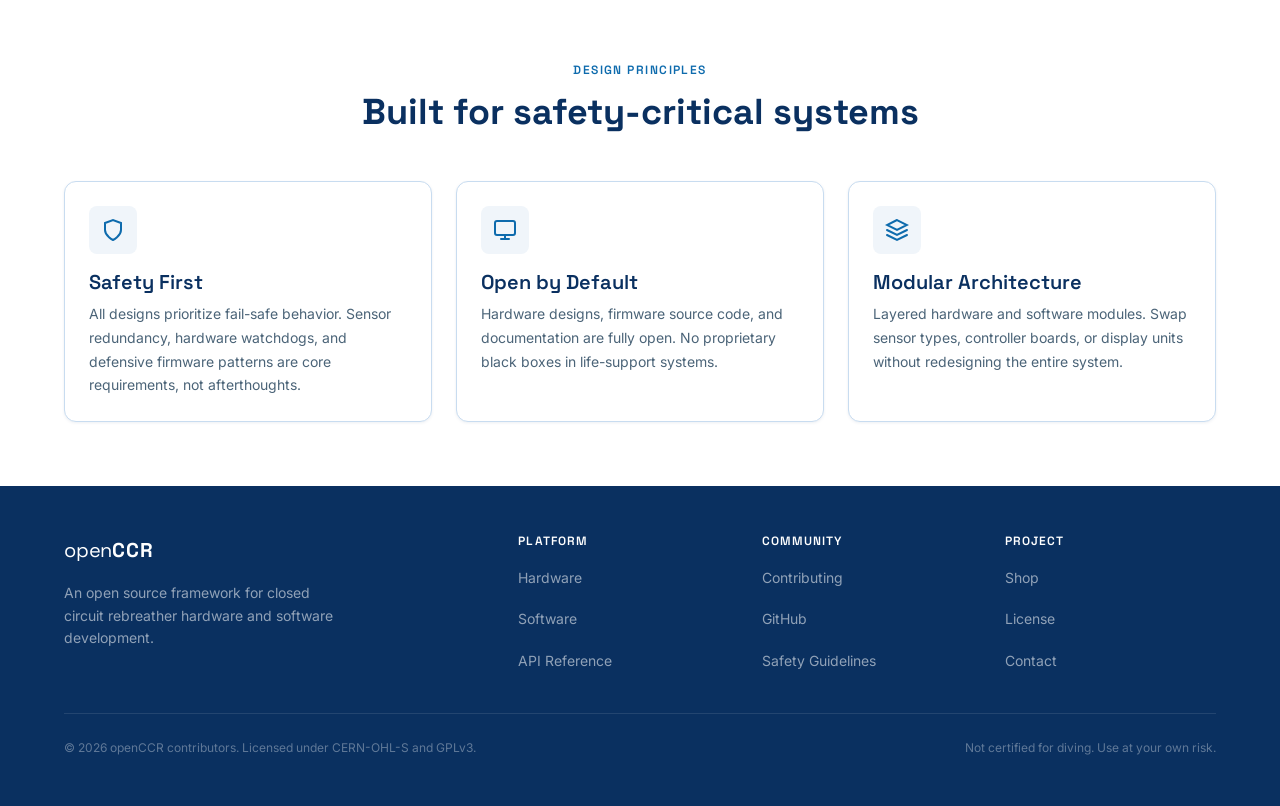
==== commit 802f4433: "Add cookie consent banner Shows on first visit with blurred overlay. Accept stores consent in localS" ====
--- a/index.html
+++ b/index.html
@@ -308,5 +308,6 @@
   </footer>
 
   <script src="js/nav.js"></script>
+  <script src="js/cookie-banner.js"></script>
 </body>
 </html>
--- a/css/components.css
+++ b/css/components.css
@@ -675,3 +675,100 @@
   font-size: var(--text-sm);
   margin: 0;
 }
+
+/* ============================================================
+   COOKIE BANNER
+   ============================================================ */
+
+.cookie-overlay {
+  position: fixed;
+  inset: 0;
+  background: rgba(10, 48, 96, 0.55);
+  backdrop-filter: blur(2px);
+  z-index: 9999;
+  display: flex;
+  align-items: flex-end;
+  justify-content: center;
+  padding: 1.5rem;
+}
+
+.cookie-banner {
+  background: var(--color-bg);
+  border: 1px solid var(--color-border);
+  border-radius: var(--radius-lg);
+  max-width: 560px;
+  width: 100%;
+  padding: 1.75rem 2rem;
+  box-shadow: var(--shadow-lg);
+  display: flex;
+  flex-direction: column;
+  gap: 1.25rem;
+}
+
+.cookie-banner__header {
+  display: flex;
+  align-items: center;
+  gap: 0.625rem;
+}
+
+.cookie-banner__icon {
+  font-size: 1.5rem;
+  line-height: 1;
+}
+
+.cookie-banner__title {
+  font-family: var(--font-heading);
+  font-size: var(--text-lg);
+  font-weight: 600;
+  color: var(--color-navy);
+  margin: 0;
+}
+
+.cookie-banner__body {
+  font-family: var(--font-body);
+  font-size: var(--text-sm);
+  color: var(--color-text-muted);
+  line-height: 1.6;
+  margin: 0;
+}
+
+.cookie-banner__body strong {
+  color: var(--color-text);
+  font-weight: 500;
+}
+
+.cookie-banner__actions {
+  display: flex;
+  gap: 0.75rem;
+  flex-wrap: wrap;
+  align-items: center;
+}
+
+.cookie-banner__decline {
+  font-family: var(--font-heading);
+  font-size: var(--text-sm);
+  font-weight: 500;
+  padding: 0.5625rem 1.25rem;
+  border-radius: var(--radius-md);
+  border: 1px solid var(--color-border);
+  background: transparent;
+  color: var(--color-text-muted);
+  cursor: pointer;
+  transition: border-color 0.15s, color 0.15s;
+}
+
+.cookie-banner__decline:hover {
+  border-color: var(--color-text-muted);
+  color: var(--color-text);
+}
+
+.cookie-banner__decline:focus-visible {
+  outline: 3px solid var(--color-cyan);
+  outline-offset: 2px;
+}
+
+@media (max-width: 768px) {
+  .cookie-banner {
+    padding: 1.25rem 1.25rem;
+  }
+}
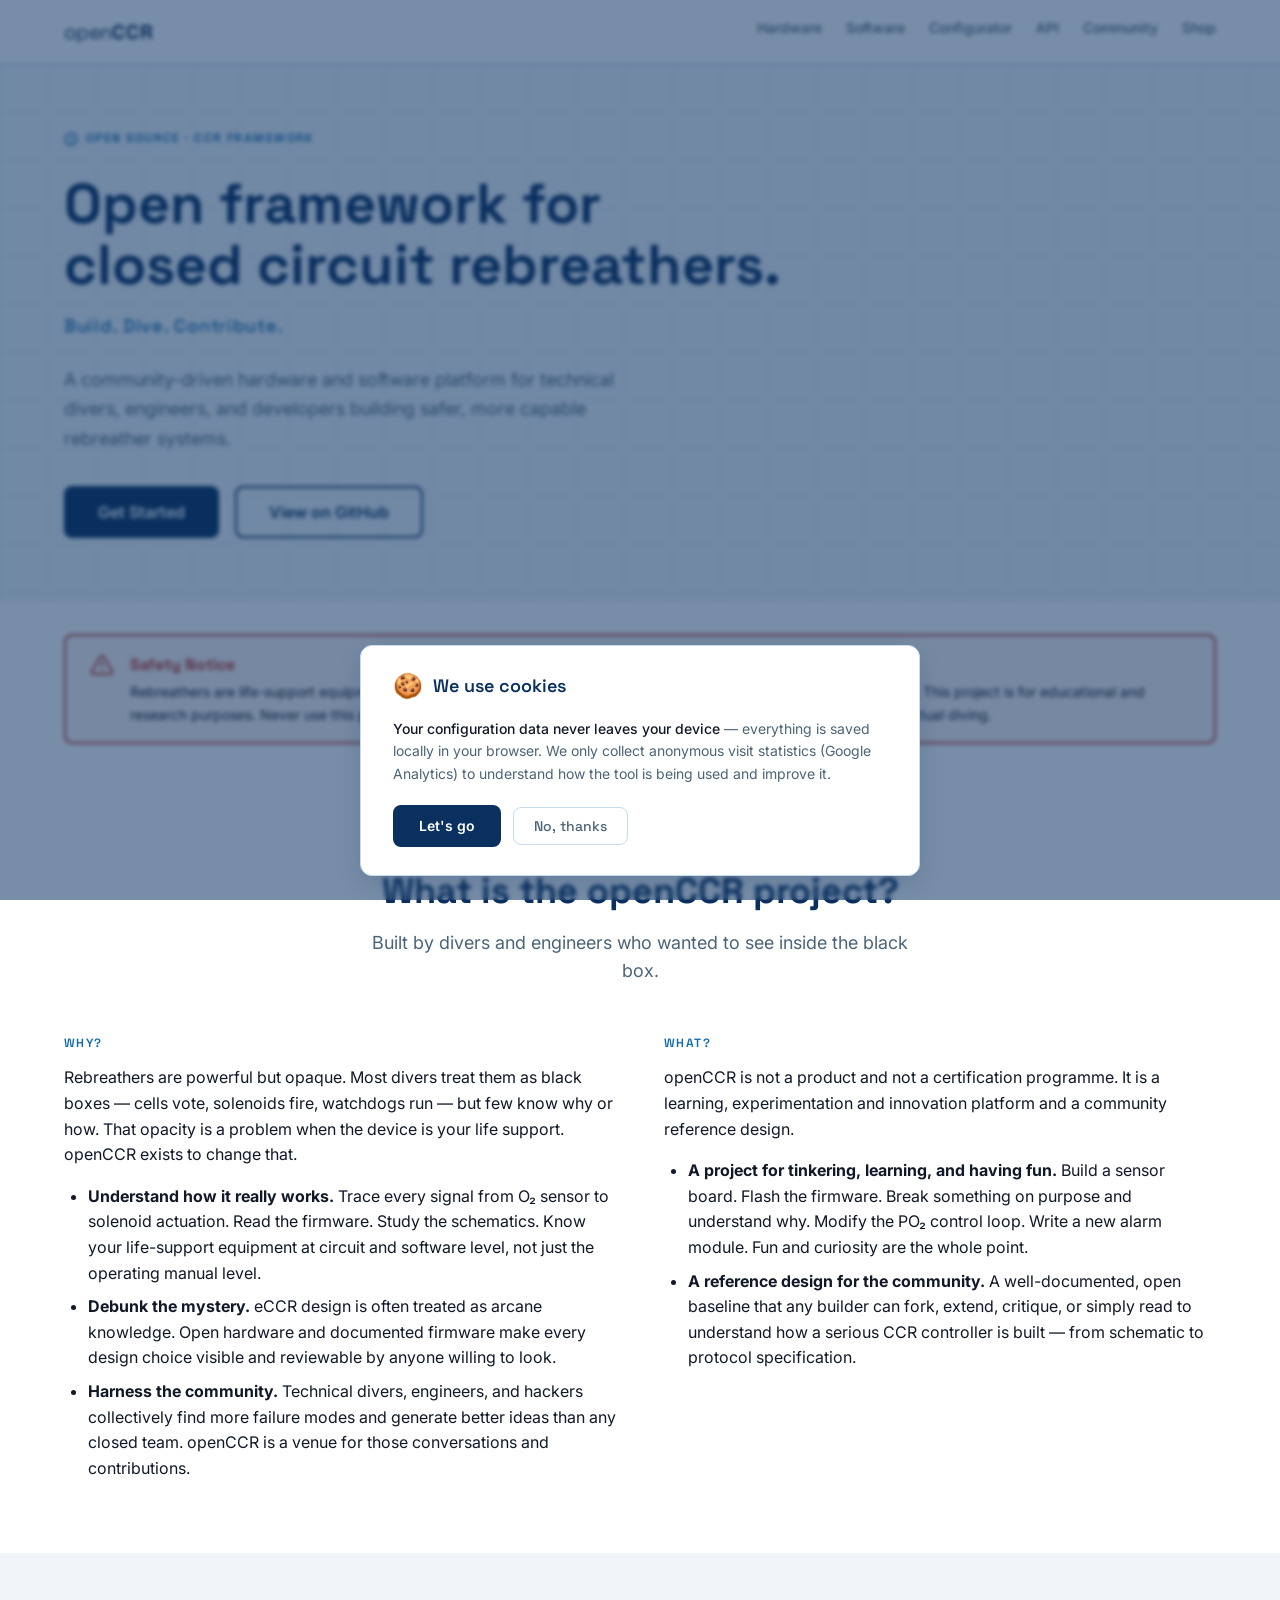
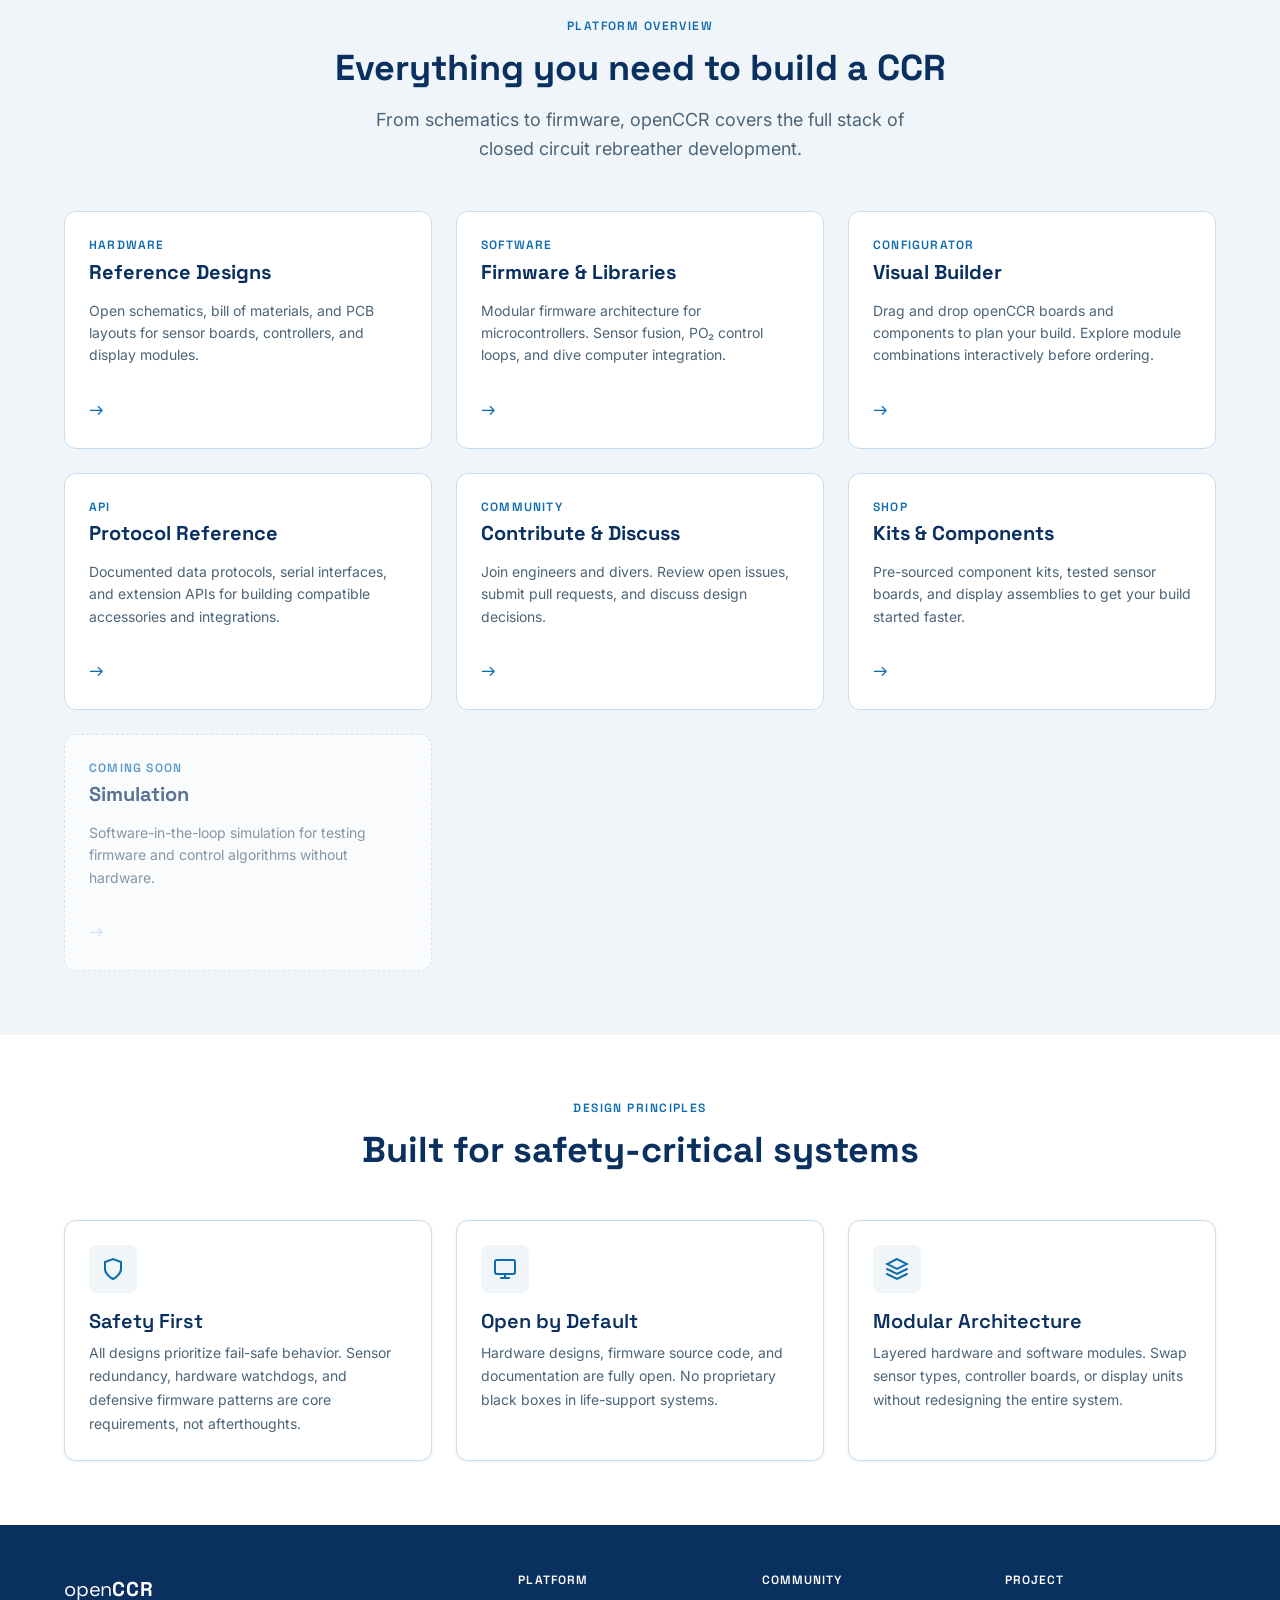
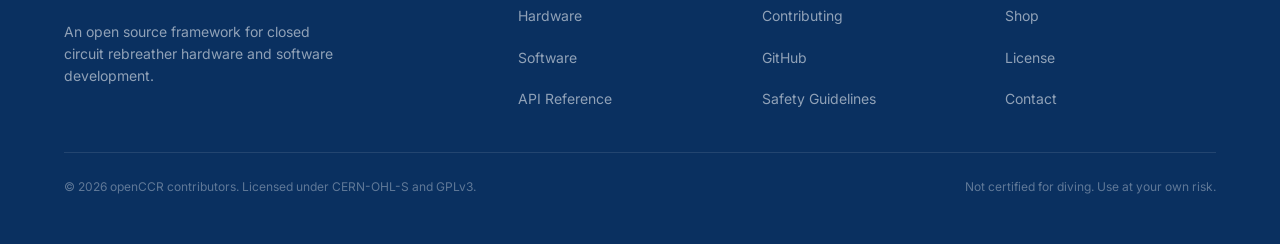
==== commit 38732be3: "Expand site content, rebrand CCRAN to rebus, add side-TOC to all pages - Rename CCRAN → rebus (rebre" ====
--- a/index.html
+++ b/index.html
@@ -27,6 +27,7 @@
       <ul class="nav__links" role="list">
         <li><a href="hardware.html">Hardware</a></li>
         <li><a href="software.html">Software</a></li>
+        <li><a href="/configurator">Configurator</a></li>
         <li><a href="api.html">API</a></li>
         <li><a href="community.html">Community</a></li>
         <li><a href="shop.html">Shop</a></li>
@@ -50,6 +51,7 @@
     <ul class="nav__mobile-links" role="list">
       <li><a href="hardware.html">Hardware</a></li>
       <li><a href="software.html">Software</a></li>
+      <li><a href="/configurator">Configurator</a></li>
       <li><a href="api.html">API</a></li>
       <li><a href="community.html">Community</a></li>
       <li><a href="shop.html">Shop</a></li>
@@ -110,6 +112,40 @@
       </div>
     </section>
 
+    <!-- ========== WHY / WHAT ========== -->
+    <section class="section">
+      <div class="container">
+        <div class="section-header">
+          <p class="section-header__eyebrow">About the Project</p>
+          <h2 class="section-header__title">What is the openCCR project?</h2>
+          <p class="section-header__subtitle">
+            Built by divers and engineers who wanted to see inside the black box.
+          </p>
+        </div>
+
+        <div class="grid-2" style="align-items: start; gap: var(--space-12);">
+          <div>
+            <p class="section-header__eyebrow">Why?</p>
+            <p>Rebreathers are powerful but opaque. Most divers treat them as black boxes — cells vote, solenoids fire, watchdogs run — but few know why or how. That opacity is a problem when the device is your life support. openCCR exists to change that.</p>
+            <ul>
+              <li><strong>Understand how it really works.</strong> Trace every signal from O₂ sensor to solenoid actuation. Read the firmware. Study the schematics. Know your life-support equipment at circuit and software level, not just the operating manual level.</li>
+              <li><strong>Debunk the mystery.</strong> eCCR design is often treated as arcane knowledge. Open hardware and documented firmware make every design choice visible and reviewable by anyone willing to look.</li>
+              <li><strong>Harness the community.</strong> Technical divers, engineers, and hackers collectively find more failure modes and generate better ideas than any closed team. openCCR is a venue for those conversations and contributions.</li>
+            </ul>
+          </div>
+
+          <div>
+            <p class="section-header__eyebrow">What?</p>
+            <p>openCCR is not a product and not a certification programme. It is a learning, experimentation and innovation platform and a community reference design.</p>
+            <ul>
+              <li><strong>A project for tinkering, learning, and having fun.</strong> Build a sensor board. Flash the firmware. Break something on purpose and understand why. Modify the PO₂ control loop. Write a new alarm module. Fun and curiosity are the whole point.</li>
+              <li><strong>A reference design for the community.</strong> A well-documented, open baseline that any builder can fork, extend, critique, or simply read to understand how a serious CCR controller is built — from schematic to protocol specification.</li>
+            </ul>
+          </div>
+        </div>
+      </div>
+    </section>
+
     <!-- ========== FEATURE CARDS ========== -->
     <section class="section section--subtle">
       <div class="container">
@@ -143,6 +179,18 @@
             <p class="feature-card__desc">
               Modular firmware architecture for microcontrollers. Sensor fusion,
               PO₂ control loops, and dive computer integration.
+            </p>
+            <span class="feature-card__arrow" aria-hidden="true">→</span>
+          </a>
+
+          <a href="/configurator" class="feature-card">
+            <div>
+              <div class="feature-card__label">Configurator</div>
+              <div class="feature-card__title">Visual Builder</div>
+            </div>
+            <p class="feature-card__desc">
+              Drag and drop openCCR boards and components to plan your build.
+              Explore module combinations interactively before ordering.
             </p>
             <span class="feature-card__arrow" aria-hidden="true">→</span>
           </a>
--- a/css/main.css
+++ b/css/main.css
@@ -230,6 +230,11 @@
   border: 0;
 }
 
+/* --- Scroll anchor offset for fixed nav --- */
+[id] {
+  scroll-margin-top: calc(var(--nav-height) + var(--space-4));
+}
+
 /* --- Responsive --- */
 @media (max-width: 768px) {
   h1 { font-size: var(--text-4xl); }
--- a/css/components.css
+++ b/css/components.css
@@ -677,6 +677,87 @@
 }
 
 /* ============================================================
+   PAGE WITH TOC LAYOUT
+   ============================================================ */
+
+.page-with-toc {
+  display: grid;
+  grid-template-columns: 1fr 220px;
+  gap: 0 var(--space-8);
+  max-width: var(--max-width);
+  margin-inline: auto;
+  padding-inline: var(--space-6);
+  align-items: start;
+}
+
+.page-with-toc__content {
+  min-width: 0;
+}
+
+/* Containers inside TOC layout: page-with-toc handles max-width and padding */
+.page-with-toc .container {
+  max-width: 100%;
+  padding-inline: 0;
+}
+
+.page-toc {
+  position: sticky;
+  top: calc(var(--nav-height) + var(--space-6));
+  padding: var(--space-6) 0;
+}
+
+.page-toc__label {
+  font-family: var(--font-heading);
+  font-size: var(--text-xs);
+  font-weight: 600;
+  text-transform: uppercase;
+  letter-spacing: 0.1em;
+  color: var(--color-text-muted);
+  margin-bottom: var(--space-3);
+}
+
+.page-toc__list {
+  list-style: none;
+  padding: 0;
+  display: flex;
+  flex-direction: column;
+  border-left: 2px solid var(--color-border);
+}
+
+.page-toc__list li {
+  margin: 0;
+}
+
+.page-toc__list a {
+  display: block;
+  font-family: var(--font-body);
+  font-size: var(--text-sm);
+  color: var(--color-text-muted);
+  padding: var(--space-1) var(--space-3);
+  text-decoration: none;
+  transition: color var(--transition), border-left-color var(--transition);
+  border-left: 2px solid transparent;
+  margin-left: -2px;
+  line-height: 1.5;
+}
+
+.page-toc__list a:hover {
+  color: var(--color-ocean);
+  border-left-color: var(--color-cyan);
+}
+
+@media (max-width: 1024px) {
+  .page-with-toc {
+    grid-template-columns: 1fr;
+    padding-inline: var(--space-4);
+  }
+
+  .page-toc {
+    display: none;
+  }
+}
+
+/* ============================================================
    COOKIE BANNER
    ============================================================ */
 
